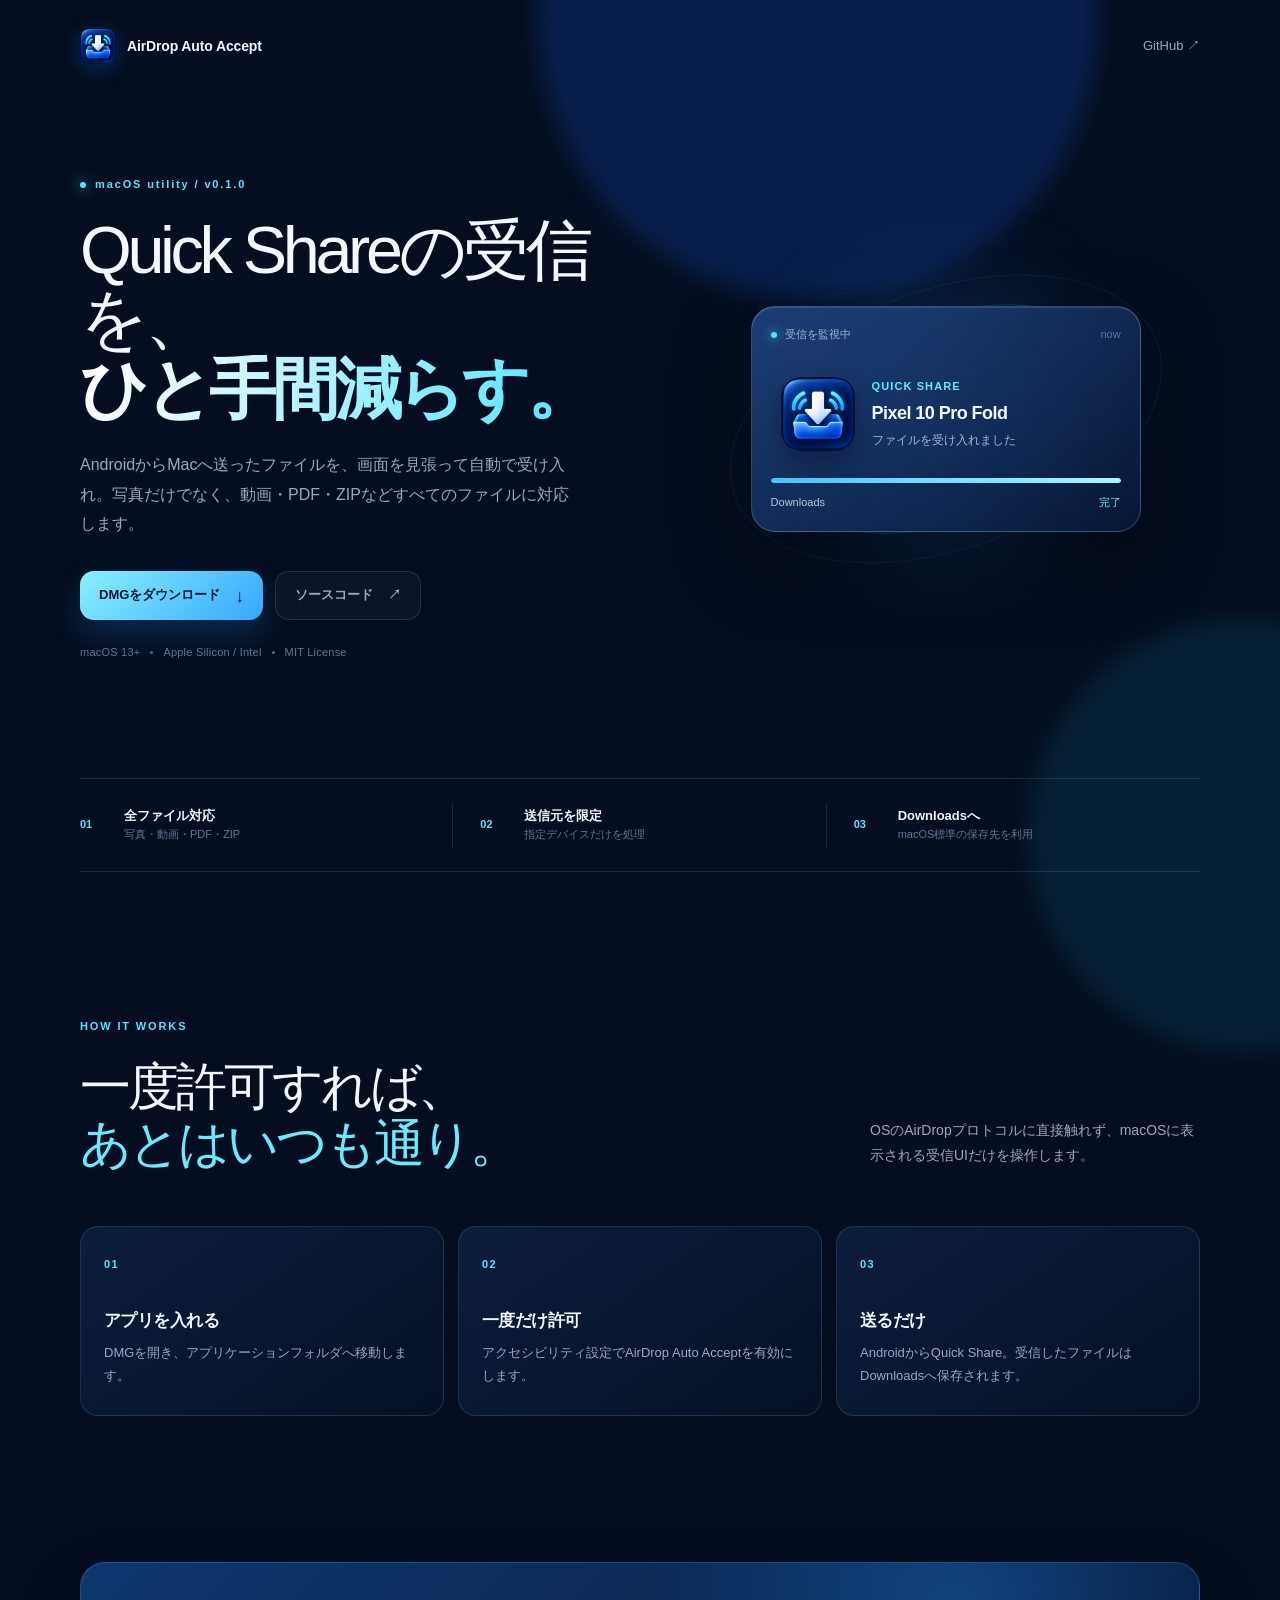
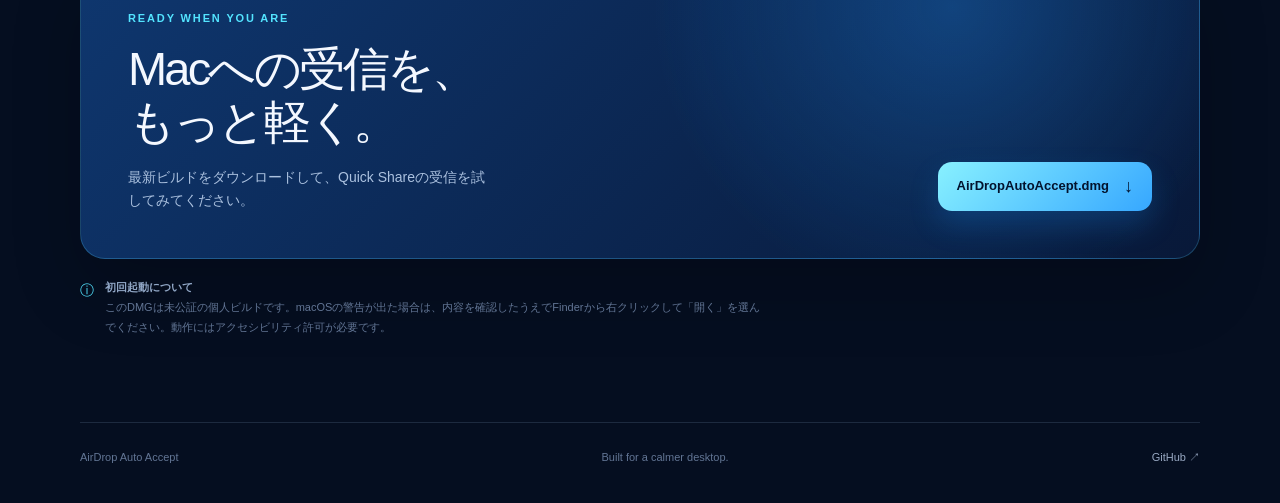
==== site/index.html @ 6b020678 "feat: add GitHub Pages download site" ====
<!doctype html>
<html lang="ja">
<head>
  <meta charset="utf-8">
  <meta name="viewport" content="width=device-width, initial-scale=1">
  <meta name="theme-color" content="#07162f">
  <meta name="description" content="AndroidのQuick ShareからMacへ届くファイルを自動で受け入れるmacOSユーティリティ。">
  <link rel="icon" type="image/svg+xml" href="data:image/svg+xml,%3Csvg xmlns='http://www.w3.org/2000/svg' viewBox='0 0 64 64'%3E%3Crect width='64' height='64' rx='16' fill='%230b2b62'/%3E%3Cpath d='M32 12v26m0 0 12-12m-12 12L20 26' fill='none' stroke='%23fff' stroke-linecap='round' stroke-linejoin='round' stroke-width='7'/%3E%3Cpath d='M14 48h36' stroke='%234fe7ff' stroke-linecap='round' stroke-width='6'/%3E%3C/svg%3E">
  <link rel="stylesheet" href="./styles.css">
  <title>AirDrop Auto Accept — Quick ShareをDownloadsへ</title>
</head>
<body>
  <div class="ambient ambient-one" aria-hidden="true"></div>
  <div class="ambient ambient-two" aria-hidden="true"></div>

  <header class="nav shell">
    <a class="brand" href="./">
      <img src="./app-icon.png" alt="" width="36" height="36">
      <span>AirDrop Auto Accept</span>
    </a>
    <a class="nav-link" href="https://github.com/konaito/airdrop-auto-accept">GitHub <span aria-hidden="true">↗</span></a>
  </header>

  <main>
    <section class="hero shell">
      <div class="hero-copy">
        <p class="eyebrow"><span></span> macOS utility / v0.1.0</p>
        <h1>Quick Shareの受信を、<strong>ひと手間減らす。</strong></h1>
        <p class="lede">AndroidからMacへ送ったファイルを、画面を見張って自動で受け入れ。写真だけでなく、動画・PDF・ZIPなどすべてのファイルに対応します。</p>
        <div class="actions">
          <a class="button button-primary" href="./downloads/AirDropAutoAccept.dmg" download>
            DMGをダウンロード <span aria-hidden="true">↓</span>
          </a>
          <a class="button button-quiet" href="https://github.com/konaito/airdrop-auto-accept">ソースコード <span aria-hidden="true">↗</span></a>
        </div>
        <p class="meta-line"><span>macOS 13+</span><i></i><span>Apple Silicon / Intel</span><i></i><span>MIT License</span></p>
      </div>

      <div class="hero-visual" aria-label="受信してDownloadsへ保存するイメージ">
        <div class="visual-glow"></div>
        <div class="visual-ring ring-one"></div>
        <div class="visual-ring ring-two"></div>
        <div class="transfer-card">
          <div class="transfer-top"><span class="live-dot"></span><span>受信を監視中</span><span class="card-time">now</span></div>
          <div class="transfer-body">
            <img src="./app-icon.png" alt="" width="74" height="74">
            <div><p class="transfer-label">Quick Share</p><p class="transfer-title">Pixel 10 Pro Fold</p><p class="transfer-sub">ファイルを受け入れました</p></div>
          </div>
          <div class="progress"><span></span></div>
          <div class="transfer-foot"><span>Downloads</span><span>完了</span></div>
        </div>
      </div>
    </section>

    <section class="proof shell" aria-label="特徴">
      <div><span class="proof-number">01</span><strong>全ファイル対応</strong><small>写真・動画・PDF・ZIP</small></div>
      <div><span class="proof-number">02</span><strong>送信元を限定</strong><small>指定デバイスだけを処理</small></div>
      <div><span class="proof-number">03</span><strong>Downloadsへ</strong><small>macOS標準の保存先を利用</small></div>
    </section>

    <section class="how shell">
      <div class="section-kicker">HOW IT WORKS</div>
      <div class="section-heading"><h2>一度許可すれば、<br><em>あとはいつも通り。</em></h2><p>OSのAirDropプロトコルに直接触れず、macOSに表示される受信UIだけを操作します。</p></div>
      <div class="steps">
        <article><span>01</span><h3>アプリを入れる</h3><p>DMGを開き、アプリケーションフォルダへ移動します。</p></article>
        <article><span>02</span><h3>一度だけ許可</h3><p>アクセシビリティ設定でAirDrop Auto Acceptを有効にします。</p></article>
        <article><span>03</span><h3>送るだけ</h3><p>AndroidからQuick Share。受信したファイルはDownloadsへ保存されます。</p></article>
      </div>
    </section>

    <section class="download shell" id="download">
      <div class="download-panel">
        <div><p class="section-kicker">READY WHEN YOU ARE</p><h2>Macへの受信を、<br>もっと軽く。</h2><p>最新ビルドをダウンロードして、Quick Shareの受信を試してみてください。</p></div>
        <a class="button button-primary" href="./downloads/AirDropAutoAccept.dmg" download>AirDropAutoAccept.dmg <span aria-hidden="true">↓</span></a>
      </div>
      <p class="install-note"><span aria-hidden="true">ⓘ</span><span><strong>初回起動について</strong><br>このDMGは未公証の個人ビルドです。macOSの警告が出た場合は、内容を確認したうえでFinderから右クリックして「開く」を選んでください。動作にはアクセシビリティ許可が必要です。</span></p>
    </section>
  </main>

  <footer class="footer shell"><span>AirDrop Auto Accept</span><span>Built for a calmer desktop.</span><a href="https://github.com/konaito/airdrop-auto-accept">GitHub ↗</a></footer>
</body>
</html>
---- site/styles.css ----
:root {
  color-scheme: dark;
  --ink: #f4f8ff;
  --muted: #99a9c3;
  --faint: #627594;
  --line: rgba(154, 183, 225, .16);
  --blue: #2b7bff;
  --cyan: #53e4ff;
  --deep: #07162f;
  --panel: rgba(15, 35, 70, .68);
}

* { box-sizing: border-box; }
html { scroll-behavior: smooth; }
body {
  margin: 0;
  min-width: 320px;
  color: var(--ink);
  background: #050e20;
  font-family: -apple-system, BlinkMacSystemFont, "SF Pro Display", "Hiragino Sans", "Yu Gothic", sans-serif;
  line-height: 1.6;
  overflow-x: hidden;
}
a { color: inherit; text-decoration: none; }
.shell { width: min(1120px, calc(100% - 48px)); margin-inline: auto; }
.ambient { position: absolute; z-index: -1; border-radius: 999px; filter: blur(12px); pointer-events: none; }
.ambient-one { top: -260px; left: 42%; width: 560px; height: 560px; background: rgba(22, 101, 255, .2); }
.ambient-two { top: 620px; right: -180px; width: 430px; height: 430px; background: rgba(25, 201, 255, .1); }
.nav { display: flex; align-items: center; justify-content: space-between; padding-top: 28px; }
.brand { display: inline-flex; align-items: center; gap: 11px; font-size: 14px; font-weight: 650; letter-spacing: -.01em; }
.brand img { border-radius: 10px; box-shadow: 0 5px 18px rgba(0, 122, 255, .28); }
.nav-link { color: var(--muted); font-size: 13px; transition: color .2s ease; }
.nav-link:hover, .footer a:hover { color: var(--cyan); }
.hero { display: grid; grid-template-columns: minmax(0, 1.04fr) minmax(400px, .96fr); gap: 60px; align-items: center; padding-top: 112px; padding-bottom: 116px; }
.hero-copy { max-width: 580px; }
.eyebrow, .section-kicker { margin: 0 0 22px; color: var(--cyan); font-size: 11px; font-weight: 750; letter-spacing: .17em; }
.eyebrow { display: flex; align-items: center; gap: 9px; }
.eyebrow span { width: 6px; height: 6px; border-radius: 50%; background: var(--cyan); box-shadow: 0 0 14px var(--cyan); }
h1, h2, h3, p { margin-top: 0; }
h1 { max-width: 650px; margin-bottom: 25px; font-size: clamp(42px, 5.2vw, 73px); line-height: 1.05; letter-spacing: -.065em; font-weight: 500; }
h1 strong { display: block; color: #fff; font-weight: 720; background: linear-gradient(110deg, #fff 5%, #65e8ff 80%); -webkit-background-clip: text; background-clip: text; -webkit-text-fill-color: transparent; }
.lede { max-width: 490px; margin-bottom: 32px; color: var(--muted); font-size: 16px; line-height: 1.85; }
.actions { display: flex; flex-wrap: wrap; align-items: center; gap: 12px; }
.button { display: inline-flex; align-items: center; justify-content: center; gap: 15px; min-height: 49px; padding: 0 19px; border-radius: 14px; font-size: 13px; font-weight: 700; transition: transform .2s ease, box-shadow .2s ease, background .2s ease; }
.button:hover { transform: translateY(-2px); }
.button-primary { color: #03132d; background: linear-gradient(135deg, #88f1ff, #36a7ff); box-shadow: 0 14px 30px rgba(28, 148, 255, .2); }
.button-primary:hover { box-shadow: 0 17px 38px rgba(28, 148, 255, .36); }
.button-primary span { font-size: 18px; line-height: 0; }
.button-quiet { color: var(--muted); border: 1px solid var(--line); background: rgba(255, 255, 255, .03); }
.button-quiet:hover { color: var(--ink); background: rgba(255, 255, 255, .07); }
.meta-line { display: flex; flex-wrap: wrap; align-items: center; gap: 10px; margin: 24px 0 0; color: var(--faint); font-size: 11px; letter-spacing: .02em; }
.meta-line i { width: 3px; height: 3px; border-radius: 50%; background: #477096; }
.hero-visual { position: relative; min-height: 430px; display: grid; place-items: center; }
.visual-glow { position: absolute; width: 250px; height: 250px; border-radius: 50%; background: rgba(37, 143, 255, .22); filter: blur(50px); }
.visual-ring { position: absolute; border: 1px solid rgba(77, 207, 255, .18); border-radius: 50%; transform: rotate(-20deg); }
.ring-one { width: 360px; height: 206px; }
.ring-two { width: 450px; height: 260px; opacity: .45; }
.transfer-card { position: relative; width: min(390px, 100%); padding: 19px; border: 1px solid rgba(182, 216, 255, .23); border-radius: 24px; background: linear-gradient(145deg, rgba(35, 74, 139, .8), rgba(8, 25, 57, .84)); box-shadow: 0 28px 80px rgba(0, 0, 0, .35), inset 0 1px 0 rgba(255,255,255,.12); backdrop-filter: blur(16px); }
.transfer-top, .transfer-foot { display: flex; align-items: center; gap: 8px; color: #9fb9dd; font-size: 11px; }
.card-time { margin-left: auto; color: #5878a3; }
.live-dot { width: 6px; height: 6px; border-radius: 50%; background: var(--cyan); box-shadow: 0 0 11px var(--cyan); }
.transfer-body { display: flex; align-items: center; gap: 17px; padding: 34px 10px 27px; }
.transfer-body img { border-radius: 20px; box-shadow: 0 12px 24px rgba(0, 0, 0, .28); }
.transfer-label, .transfer-title, .transfer-sub { margin: 0; }
.transfer-label { color: #67e8ff; font-size: 11px; font-weight: 700; letter-spacing: .1em; text-transform: uppercase; }
.transfer-title { margin-top: 3px; font-size: 18px; font-weight: 700; letter-spacing: -.03em; }
.transfer-sub { margin-top: 4px; color: #a6bad8; font-size: 12px; }
.progress { height: 5px; overflow: hidden; border-radius: 5px; background: rgba(5, 17, 42, .7); }
.progress span { display: block; width: 100%; height: 100%; border-radius: inherit; background: linear-gradient(90deg, #47c6ff, #a3f8ff); }
.transfer-foot { justify-content: space-between; padding-top: 11px; color: #b6c8df; }
.transfer-foot span:last-child { color: #61e9ff; }
.proof { display: grid; grid-template-columns: repeat(3, 1fr); padding: 24px 0; border-top: 1px solid var(--line); border-bottom: 1px solid var(--line); }
.proof > div { display: grid; grid-template-columns: 31px 1fr; column-gap: 13px; align-items: center; padding: 3px 27px; border-right: 1px solid var(--line); }
.proof > div:first-child { padding-left: 0; }
.proof > div:last-child { border: 0; }
.proof-number { grid-row: span 2; color: var(--cyan); font-size: 11px; font-weight: 750; }
.proof strong { font-size: 13px; font-weight: 650; }
.proof small { color: var(--faint); font-size: 11px; }
.how { padding-top: 146px; padding-bottom: 146px; }
.section-heading { display: flex; align-items: flex-end; justify-content: space-between; gap: 40px; margin-bottom: 54px; }
h2 { margin-bottom: 0; font-size: clamp(31px, 4vw, 53px); line-height: 1.12; letter-spacing: -.06em; font-weight: 520; }
h2 em { color: #6be9ff; font-style: normal; }
.section-heading p { max-width: 330px; margin-bottom: 4px; color: var(--muted); font-size: 14px; line-height: 1.8; }
.steps { display: grid; grid-template-columns: repeat(3, 1fr); gap: 14px; }
.steps article { min-height: 190px; padding: 23px; border: 1px solid var(--line); border-radius: 18px; background: linear-gradient(145deg, rgba(17, 42, 83, .56), rgba(8, 21, 46, .4)); }
.steps article > span { color: var(--cyan); font-size: 11px; font-weight: 750; letter-spacing: .12em; }
.steps h3 { margin: 31px 0 8px; font-size: 17px; letter-spacing: -.03em; }
.steps p { margin: 0; color: var(--muted); font-size: 13px; line-height: 1.75; }
.download { padding-bottom: 85px; }
.download-panel { display: flex; align-items: flex-end; justify-content: space-between; gap: 30px; padding: 47px; border: 1px solid rgba(89, 210, 255, .24); border-radius: 25px; background: radial-gradient(circle at 78% 15%, rgba(37, 148, 255, .28), transparent 33%), linear-gradient(135deg, rgba(17, 66, 131, .8), rgba(9, 28, 63, .8)); box-shadow: 0 30px 70px rgba(0, 0, 0, .2); }
.download-panel .section-kicker { margin-bottom: 15px; }
.download-panel h2 { font-size: clamp(30px, 4vw, 47px); }
.download-panel p:not(.section-kicker) { max-width: 370px; margin: 18px 0 0; color: #abc1df; font-size: 14px; }
.install-note { display: flex; gap: 11px; max-width: 690px; margin: 19px 0 0; color: var(--faint); font-size: 11px; line-height: 1.8; }
.install-note > span:first-child { color: var(--cyan); font-size: 14px; }
.install-note strong { color: #91a7c6; font-weight: 650; }
.footer { display: flex; align-items: center; justify-content: space-between; padding: 26px 0 36px; border-top: 1px solid var(--line); color: var(--faint); font-size: 11px; }
.footer a { color: var(--muted); }
@media (max-width: 800px) {
  .hero { grid-template-columns: 1fr; gap: 50px; padding-top: 78px; padding-bottom: 75px; }
  .hero-copy { max-width: 650px; }
  .hero-visual { min-height: 350px; }
  .proof { grid-template-columns: 1fr; gap: 18px; padding: 24px 0; }
  .proof > div, .proof > div:first-child { padding: 3px 0; border-right: 0; }
  .how { padding-top: 92px; padding-bottom: 92px; }
  .section-heading { display: block; margin-bottom: 35px; }
  .section-heading p { margin-top: 24px; }
  .steps { grid-template-columns: 1fr; }
  .steps article { min-height: auto; }
  .steps h3 { margin-top: 22px; }
  .download-panel { display: block; padding: 31px 25px; }
  .download-panel .button { margin-top: 29px; }
}
@media (max-width: 480px) {
  .shell { width: min(100% - 34px, 1120px); }
  .nav { padding-top: 20px; }
  h1 { font-size: 42px; }
  .lede { font-size: 15px; }
  .button { width: 100%; }
  .meta-line { gap: 7px; font-size: 10px; }
  .hero-visual { min-height: 300px; }
  .transfer-card { padding: 15px; border-radius: 19px; }
  .transfer-body { padding: 25px 2px 22px; gap: 12px; }
  .transfer-body img { width: 61px; height: 61px; border-radius: 16px; }
  .transfer-title { font-size: 16px; }
  .footer { align-items: flex-start; flex-direction: column; gap: 8px; }
}
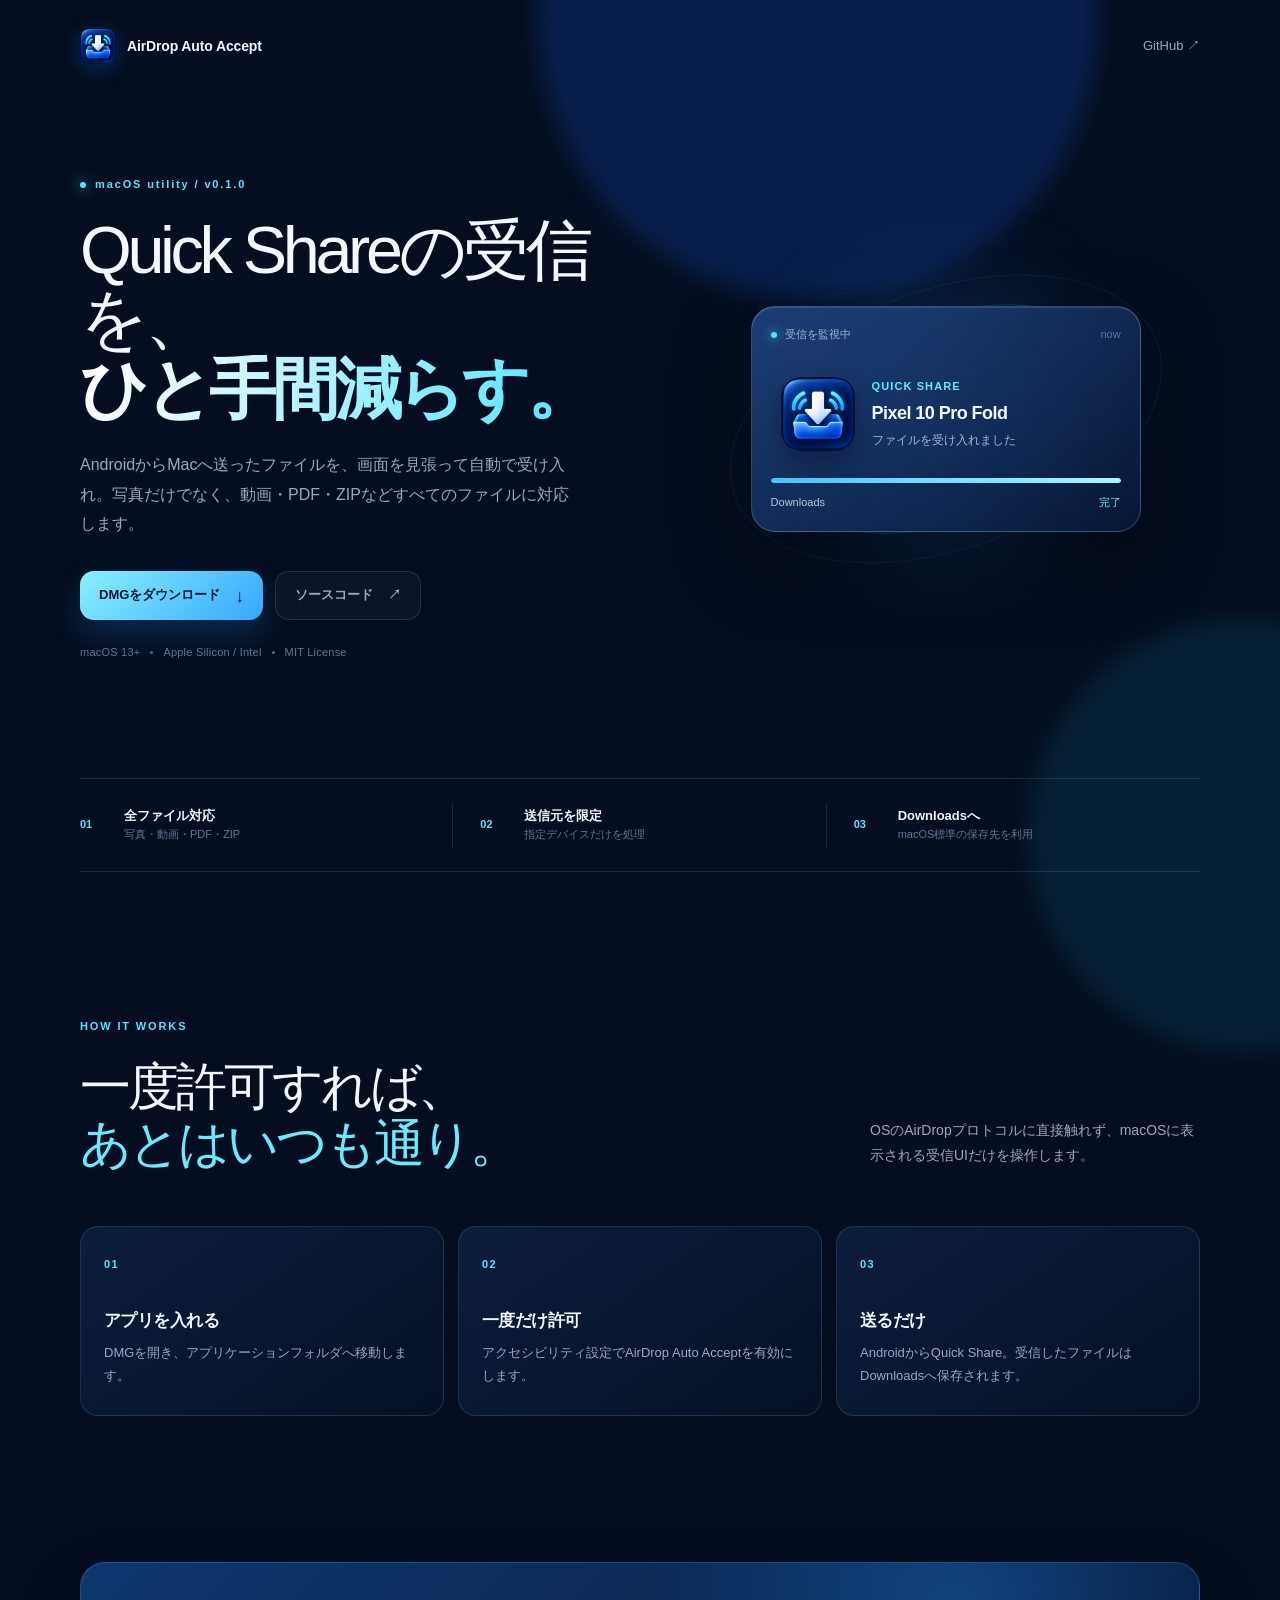
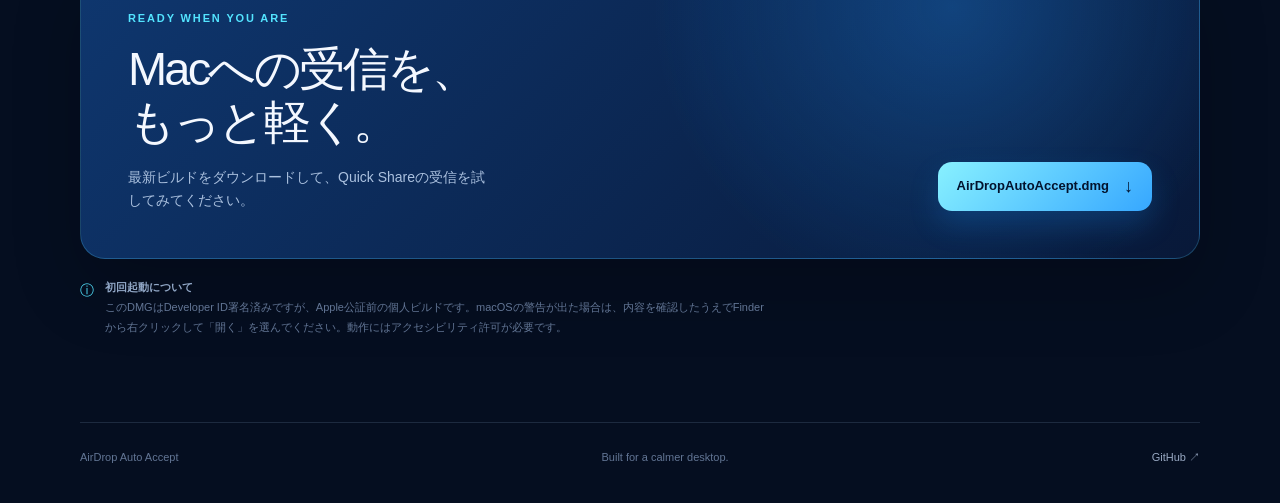
==== commit dbdef356: "chore: sign distribution build" ====
--- a/site/index.html
+++ b/site/index.html
@@ -73,7 +73,7 @@
         <div><p class="section-kicker">READY WHEN YOU ARE</p><h2>Macへの受信を、<br>もっと軽く。</h2><p>最新ビルドをダウンロードして、Quick Shareの受信を試してみてください。</p></div>
         <a class="button button-primary" href="./downloads/AirDropAutoAccept.dmg" download>AirDropAutoAccept.dmg <span aria-hidden="true">↓</span></a>
       </div>
-      <p class="install-note"><span aria-hidden="true">ⓘ</span><span><strong>初回起動について</strong><br>このDMGは未公証の個人ビルドです。macOSの警告が出た場合は、内容を確認したうえでFinderから右クリックして「開く」を選んでください。動作にはアクセシビリティ許可が必要です。</span></p>
+      <p class="install-note"><span aria-hidden="true">ⓘ</span><span><strong>初回起動について</strong><br>このDMGはDeveloper ID署名済みですが、Apple公証前の個人ビルドです。macOSの警告が出た場合は、内容を確認したうえでFinderから右クリックして「開く」を選んでください。動作にはアクセシビリティ許可が必要です。</span></p>
     </section>
   </main>
 
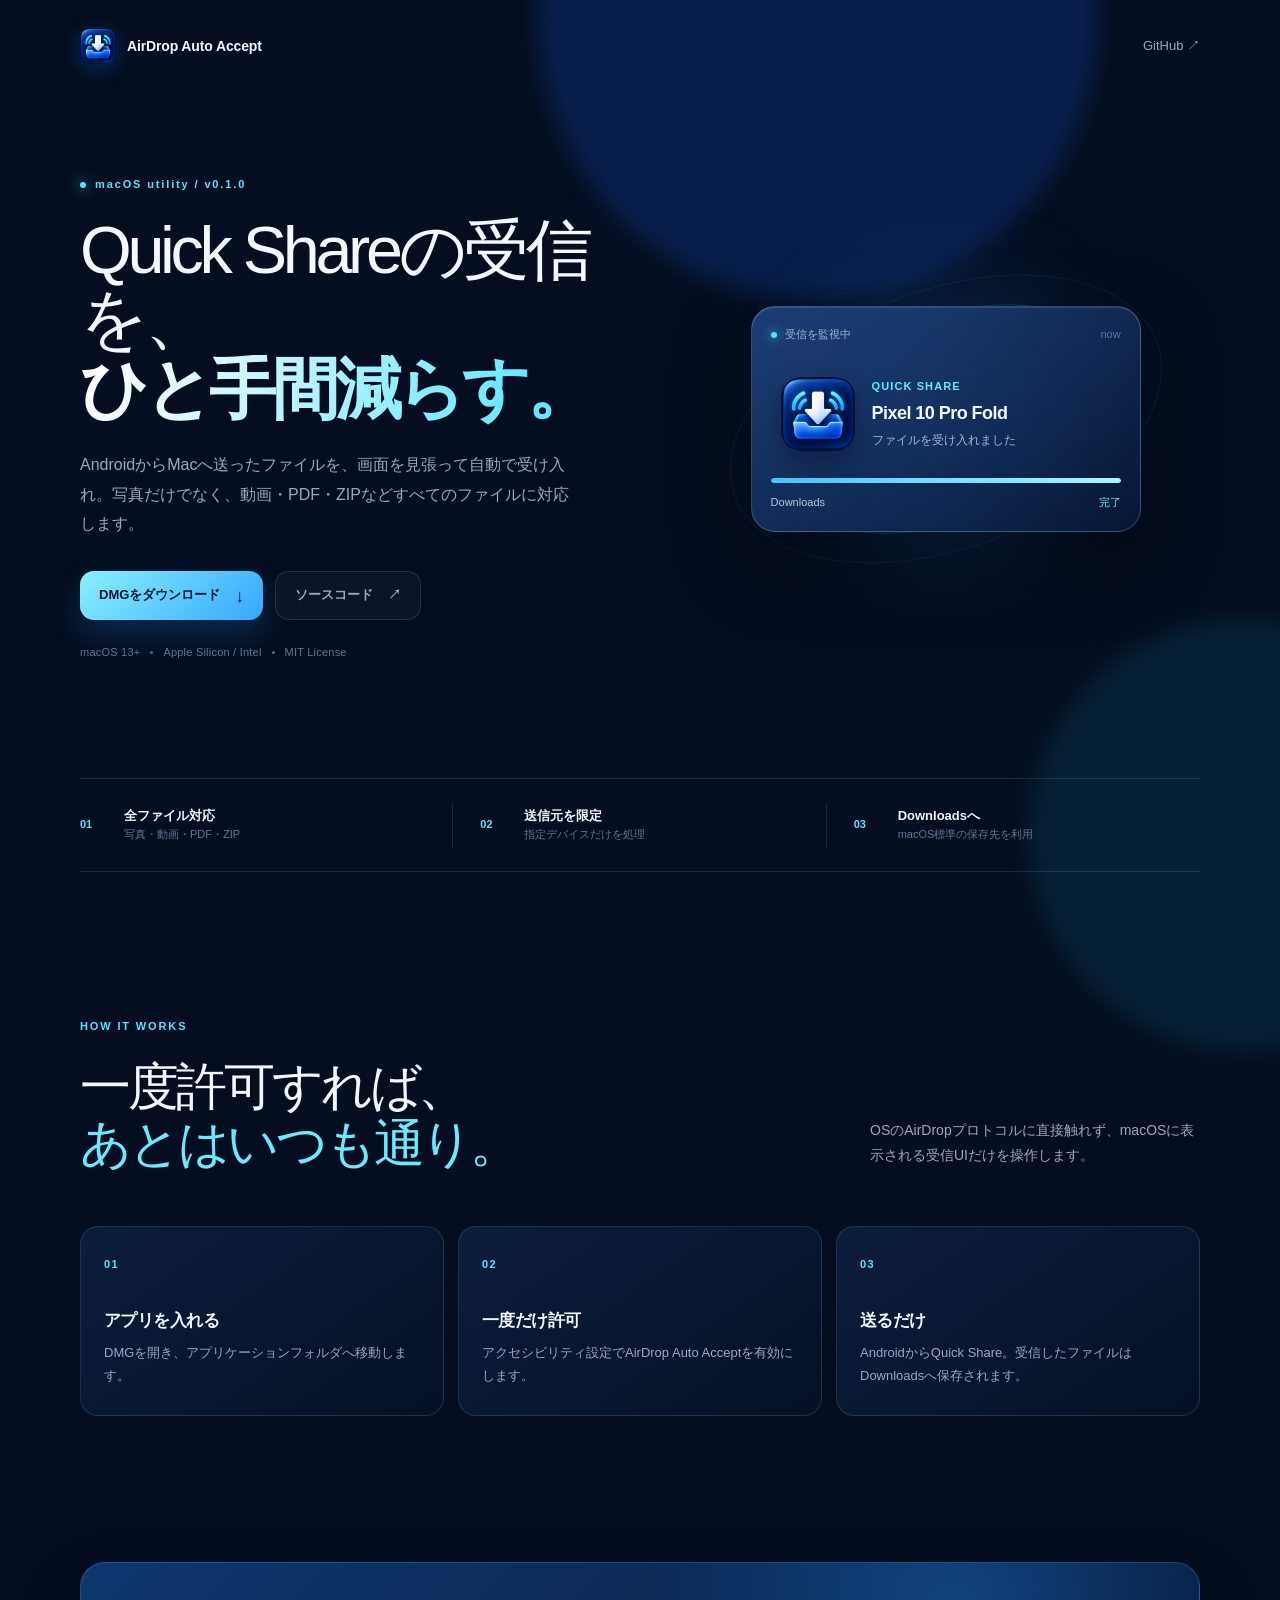
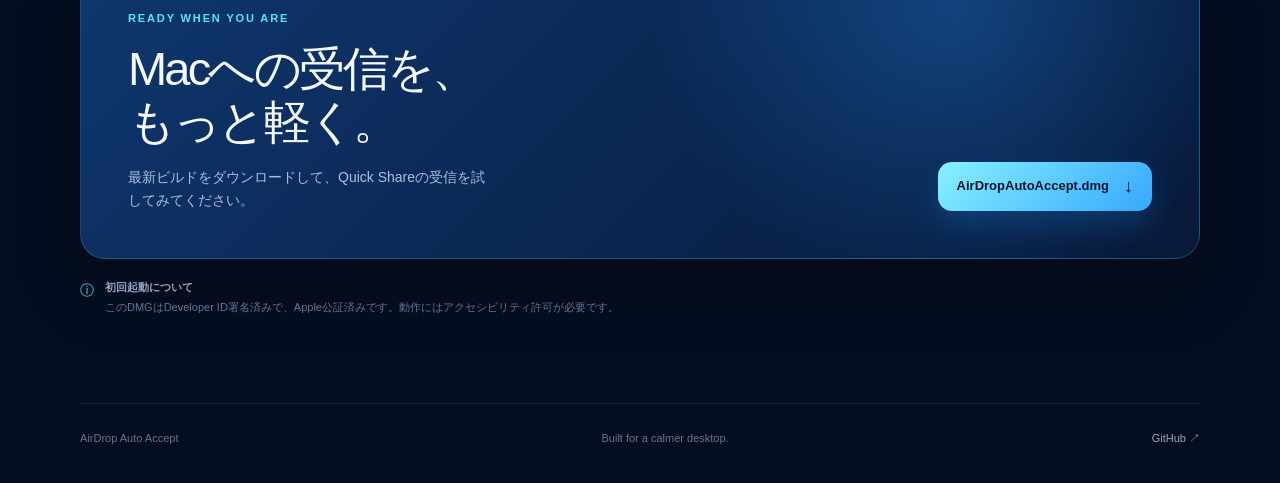
==== commit b2a1650b: "chore: publish notarized distribution" ====
--- a/site/index.html
+++ b/site/index.html
@@ -73,7 +73,7 @@
         <div><p class="section-kicker">READY WHEN YOU ARE</p><h2>Macへの受信を、<br>もっと軽く。</h2><p>最新ビルドをダウンロードして、Quick Shareの受信を試してみてください。</p></div>
         <a class="button button-primary" href="./downloads/AirDropAutoAccept.dmg" download>AirDropAutoAccept.dmg <span aria-hidden="true">↓</span></a>
       </div>
-      <p class="install-note"><span aria-hidden="true">ⓘ</span><span><strong>初回起動について</strong><br>このDMGはDeveloper ID署名済みですが、Apple公証前の個人ビルドです。macOSの警告が出た場合は、内容を確認したうえでFinderから右クリックして「開く」を選んでください。動作にはアクセシビリティ許可が必要です。</span></p>
+      <p class="install-note"><span aria-hidden="true">ⓘ</span><span><strong>初回起動について</strong><br>このDMGはDeveloper ID署名済みで、Apple公証済みです。動作にはアクセシビリティ許可が必要です。</span></p>
     </section>
   </main>
 
